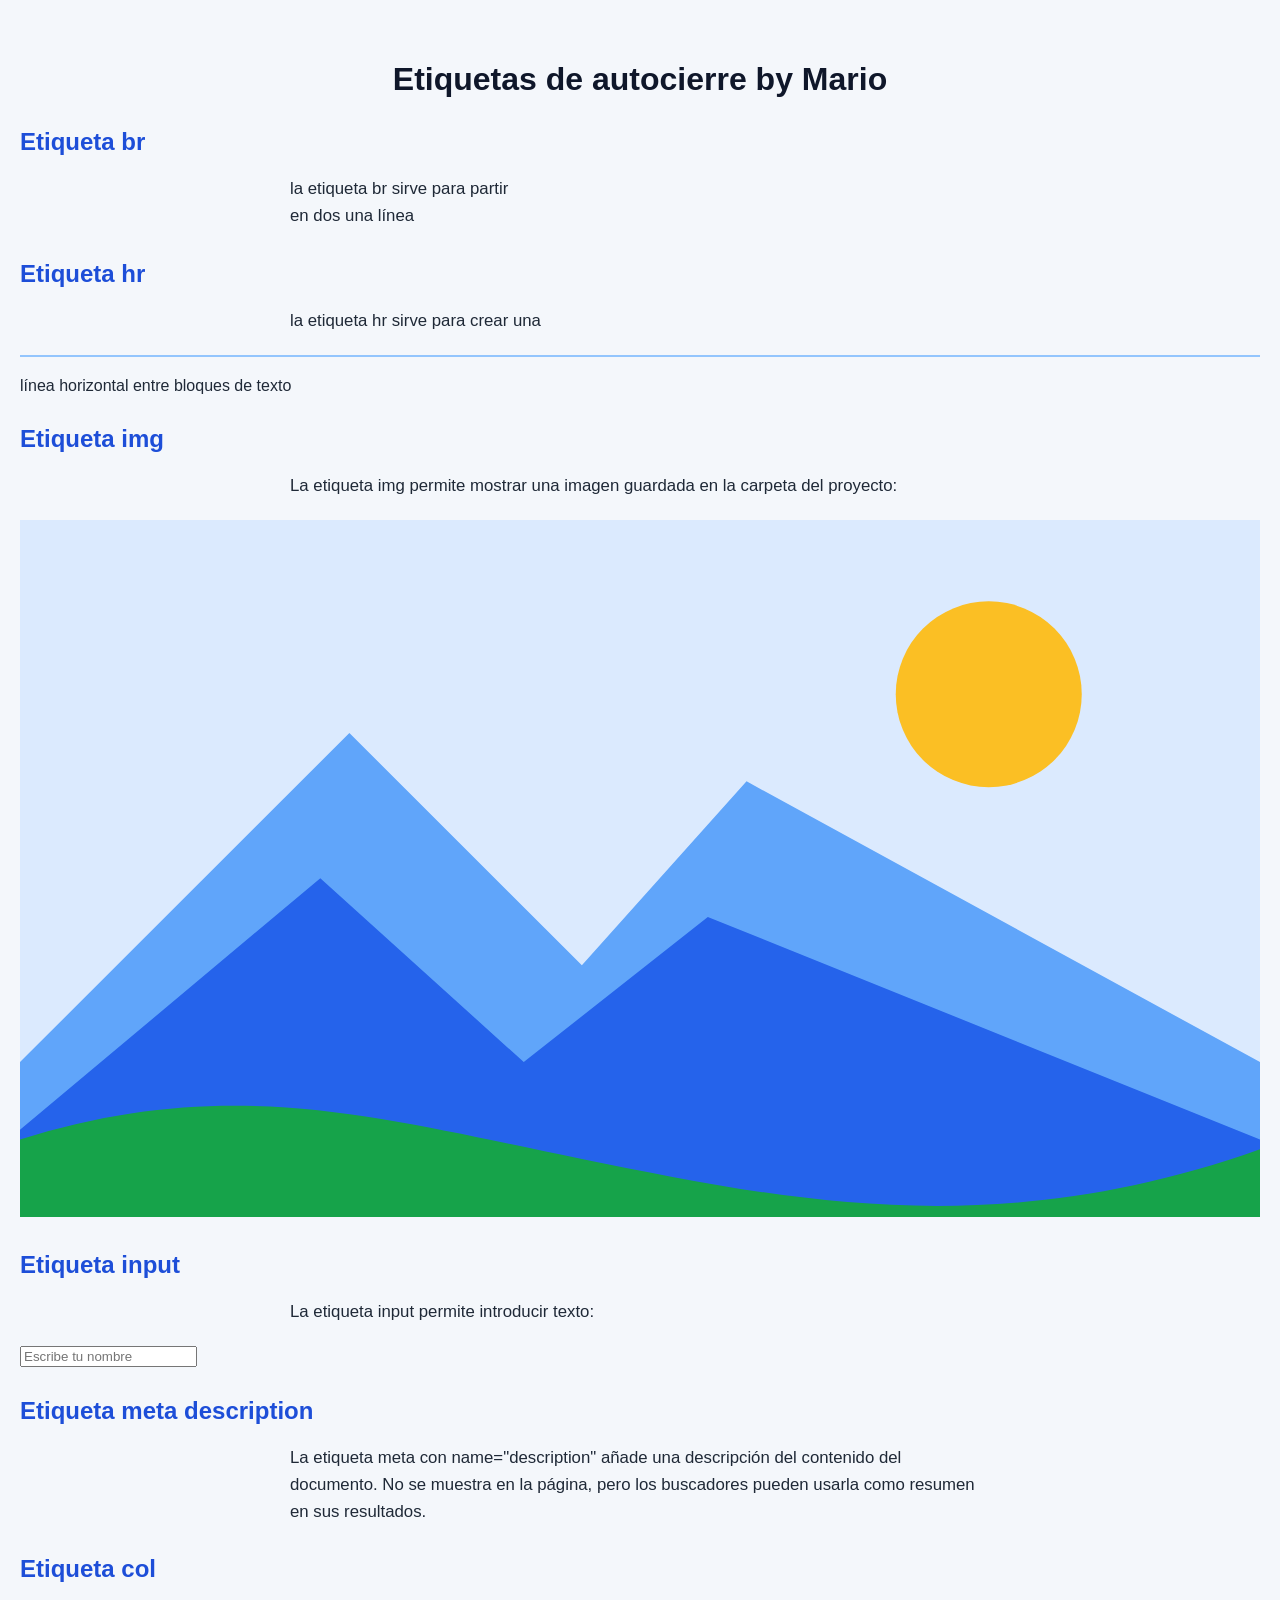
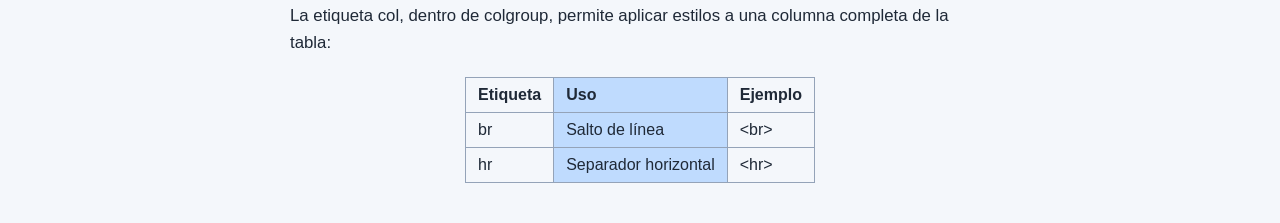
==== tarea 1.2/index.html @ 94d950d2 "etiquetas meta y col" ====
<!DOCTYPE html>
<html lang="es">
<head>
    <meta charset="UTF-8">
    <meta name="viewport" content="width=device-width, initial-scale=1.0">
    <meta name="description" content="Ejemplos de etiquetas HTML de autocierre">
    <title>Tarea 1.2 - Etiquetas de autocierre en HTML5</title>
    <link rel="stylesheet" href="styles.css">
</head>
<body>
    <h1>Etiquetas de autocierre by Mario</h1>
    <h2>Etiqueta br</h2>
    <p>la etiqueta br sirve para partir<br> en dos una línea</p>
    <h2>Etiqueta hr</h2>
    <p>la etiqueta hr sirve para crear una<hr> línea horizontal entre bloques de texto</p>
    <h2>Etiqueta img</h2>
    <p>La etiqueta img permite mostrar una imagen guardada en la carpeta del proyecto:</p>
    <img src="imagen-tarea.svg" alt="Paisaje de ejemplo con montañas, un sol y vegetación">
    <h2>Etiqueta input</h2>
    <p>La etiqueta input permite introducir texto:</p>
    <input type="text" placeholder="Escribe tu nombre">
    <h2>Etiqueta meta description</h2>
    <p>La etiqueta meta con name="description" añade una descripción del contenido del documento. No se muestra en la página, pero los buscadores pueden usarla como resumen en sus resultados.</p>
    <h2>Etiqueta col</h2>
    <p>La etiqueta col, dentro de colgroup, permite aplicar estilos a una columna completa de la tabla:</p>
    <table>
        <colgroup>
            <col>
            <col class="columna-resaltada">
            <col>
        </colgroup>
        <thead>
            <tr>
                <th>Etiqueta</th>
                <th>Uso</th>
                <th>Ejemplo</th>
            </tr>
        </thead>
        <tbody>
            <tr>
                <td>br</td>
                <td>Salto de línea</td>
                <td>&lt;br&gt;</td>
            </tr>
            <tr>
                <td>hr</td>
                <td>Separador horizontal</td>
                <td>&lt;hr&gt;</td>
            </tr>
        </tbody>
    </table>
    
</body>
</html>
---- tarea 1.2/styles.css ----
body {
    font-family: Arial, sans-serif;
    background-color: #f4f7fb;
    color: #1f2937;
    margin: 0;
    padding: 40px 20px;
}

h1 {
    color: #0f172a;
    text-align: center;
    margin-bottom: 30px;
}

h2 {
    color: #1d4ed8;
    margin-top: 30px;
}

p {
    line-height: 1.6;
    font-size: 1.05rem;
    max-width: 700px;
    margin: 0 auto 20px;
}

hr {
    border: 0;
    border-top: 2px solid #93c5fd;
    margin: 20px 0;
}

table {
    border-collapse: collapse;
    margin: 0 auto;
}

th,
td {
    border: 1px solid #94a3b8;
    padding: 8px 12px;
    text-align: left;
}

.columna-resaltada {
    background-color: #bfdbfe;
}
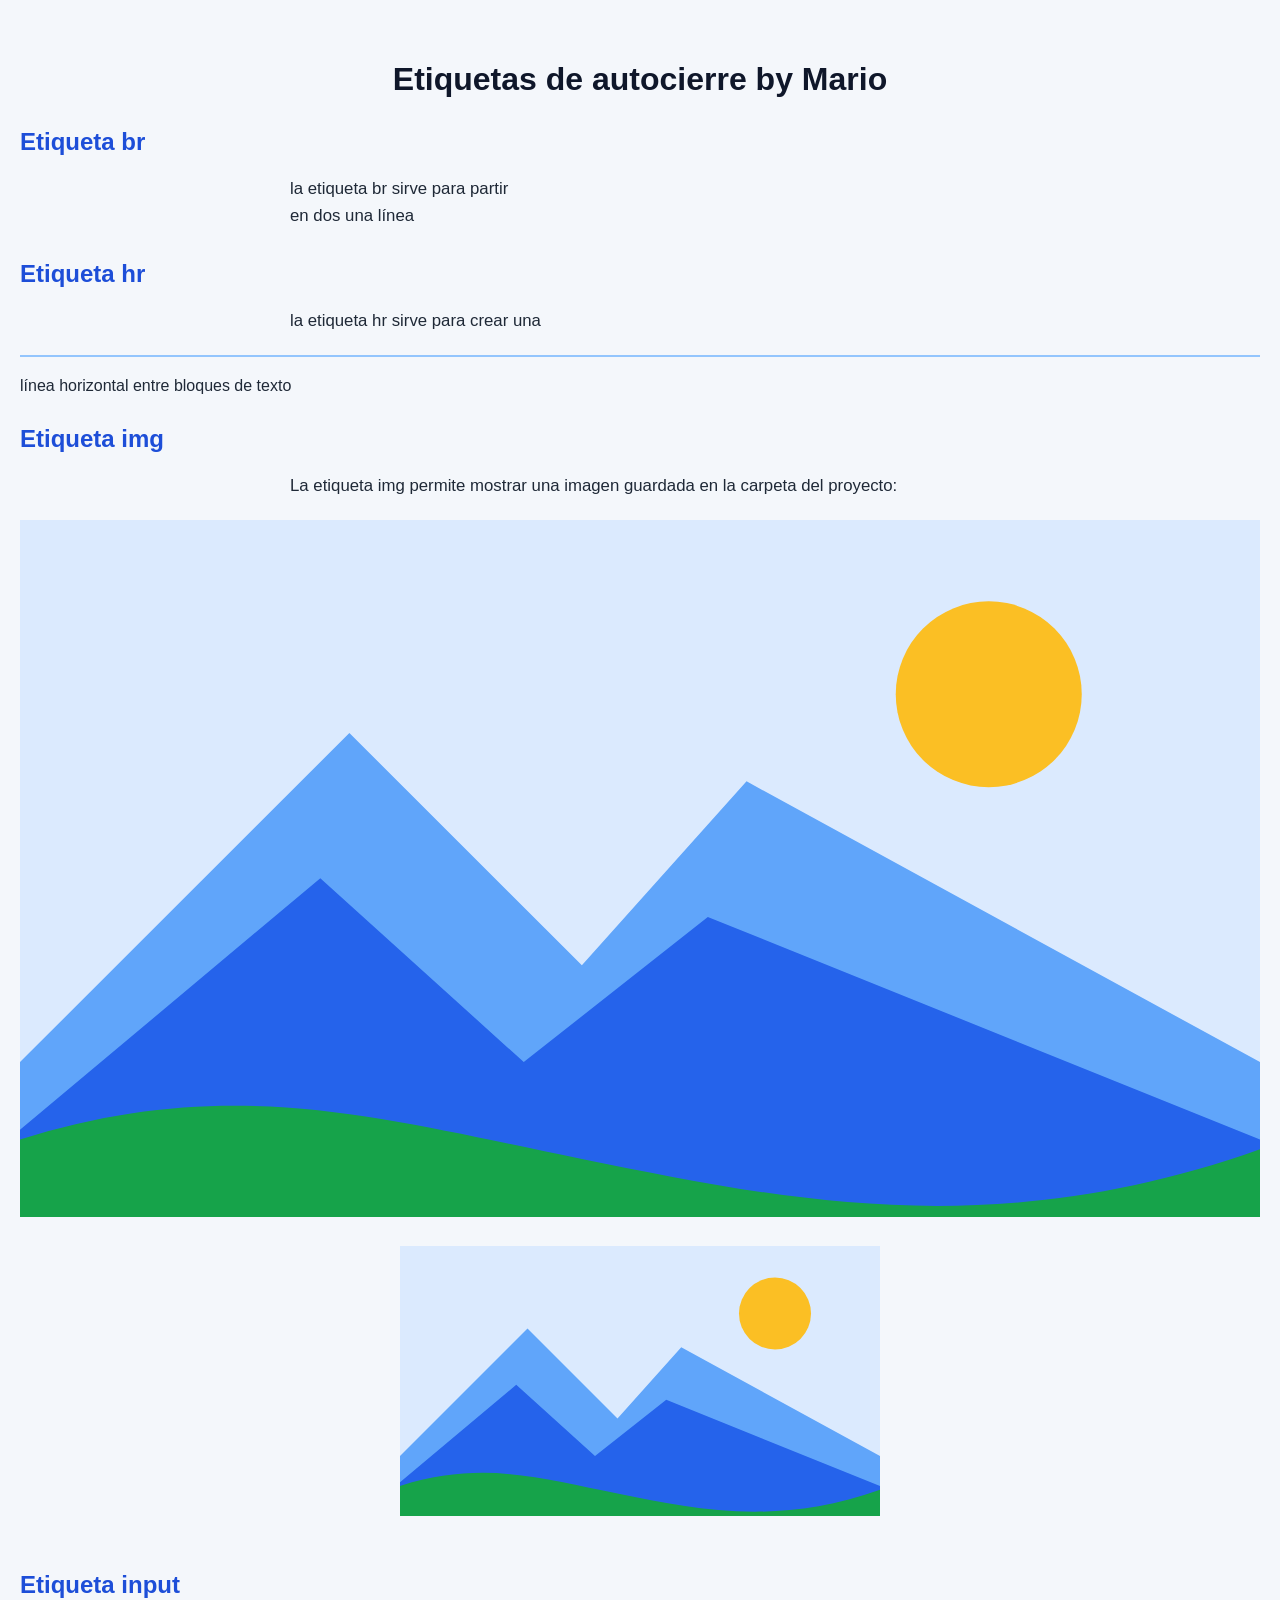
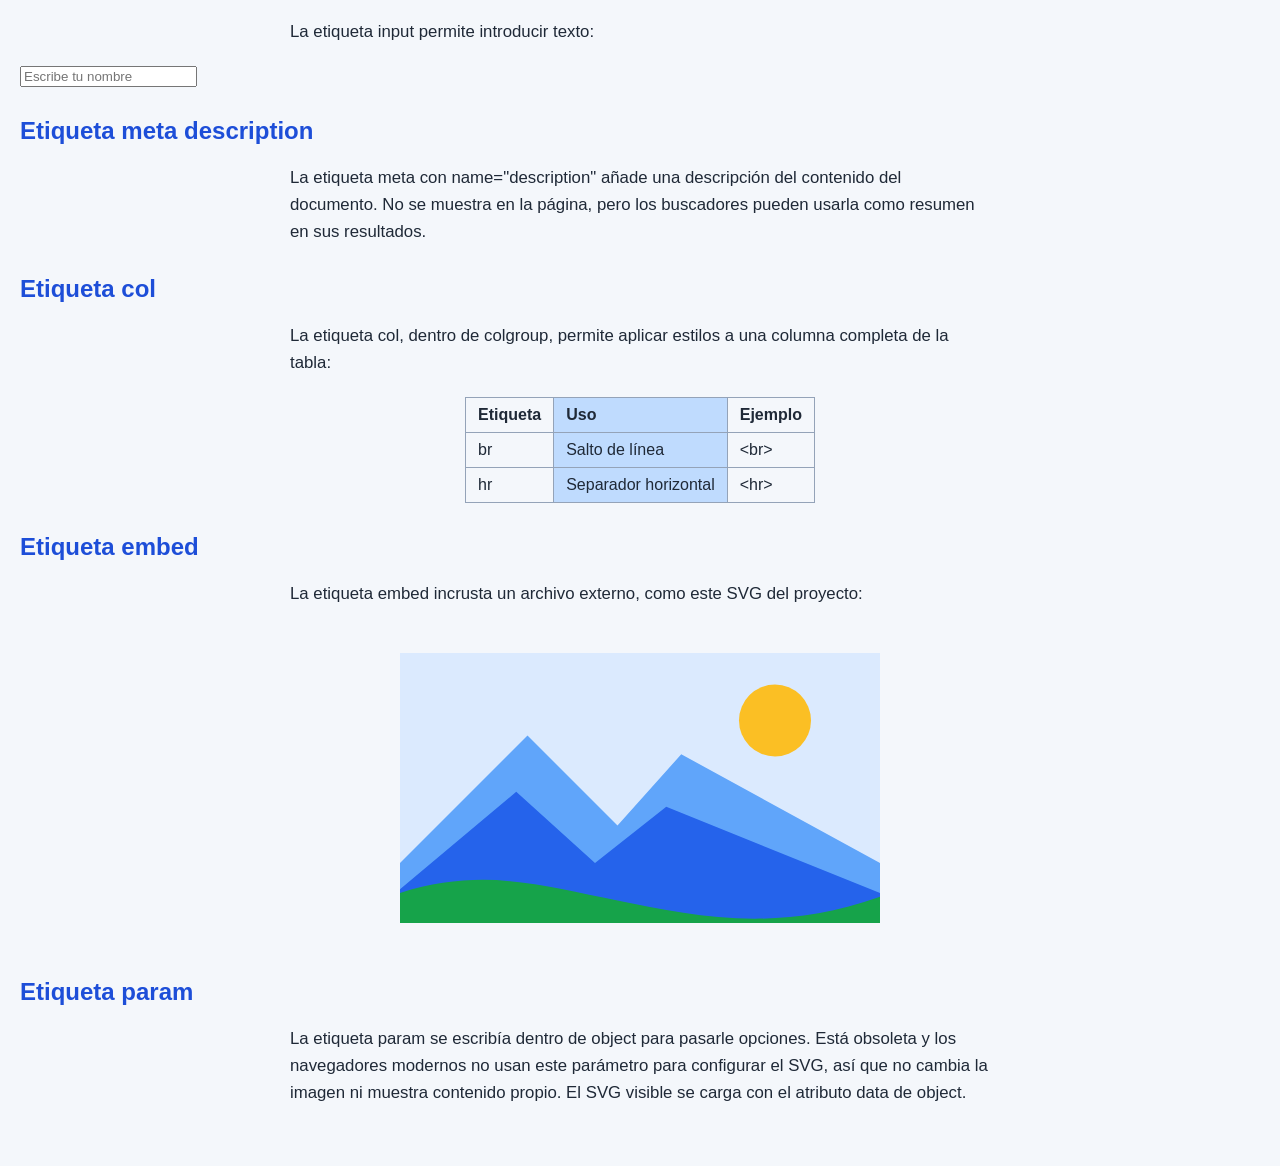
==== commit 06cd6e5a: "embed y param" ====
--- a/tarea 1.2/index.html
+++ b/tarea 1.2/index.html
@@ -16,6 +16,10 @@
     <h2>Etiqueta img</h2>
     <p>La etiqueta img permite mostrar una imagen guardada en la carpeta del proyecto:</p>
     <img src="imagen-tarea.svg" alt="Paisaje de ejemplo con montañas, un sol y vegetación">
+    <object class="svg-incrustado" data="imagen-tarea.svg" type="image/svg+xml" aria-label="Paisaje de ejemplo">
+        <param name="autoplay" value="true">
+        Este navegador no puede mostrar el SVG.
+    </object>
     <h2>Etiqueta input</h2>
     <p>La etiqueta input permite introducir texto:</p>
     <input type="text" placeholder="Escribe tu nombre">
@@ -49,6 +53,10 @@
             </tr>
         </tbody>
     </table>
-    
+    <h2>Etiqueta embed</h2>
+    <p>La etiqueta embed incrusta un archivo externo, como este SVG del proyecto:</p>
+    <embed class="svg-incrustado" src="imagen-tarea.svg" type="image/svg+xml" title="Paisaje de ejemplo">
+    <h2>Etiqueta param</h2>
+    <p>La etiqueta param se escribía dentro de object para pasarle opciones. Está obsoleta y los navegadores modernos no usan este parámetro para configurar el SVG, así que no cambia la imagen ni muestra contenido propio. El SVG visible se carga con el atributo data de object.</p>
 </body>
 </html>
--- a/tarea 1.2/styles.css
+++ b/tarea 1.2/styles.css
@@ -45,3 +45,11 @@
 .columna-resaltada {
     background-color: #bfdbfe;
 }
+
+.svg-incrustado {
+    display: block;
+    width: 100%;
+    max-width: 480px;
+    height: 320px;
+    margin: 0 auto;
+}
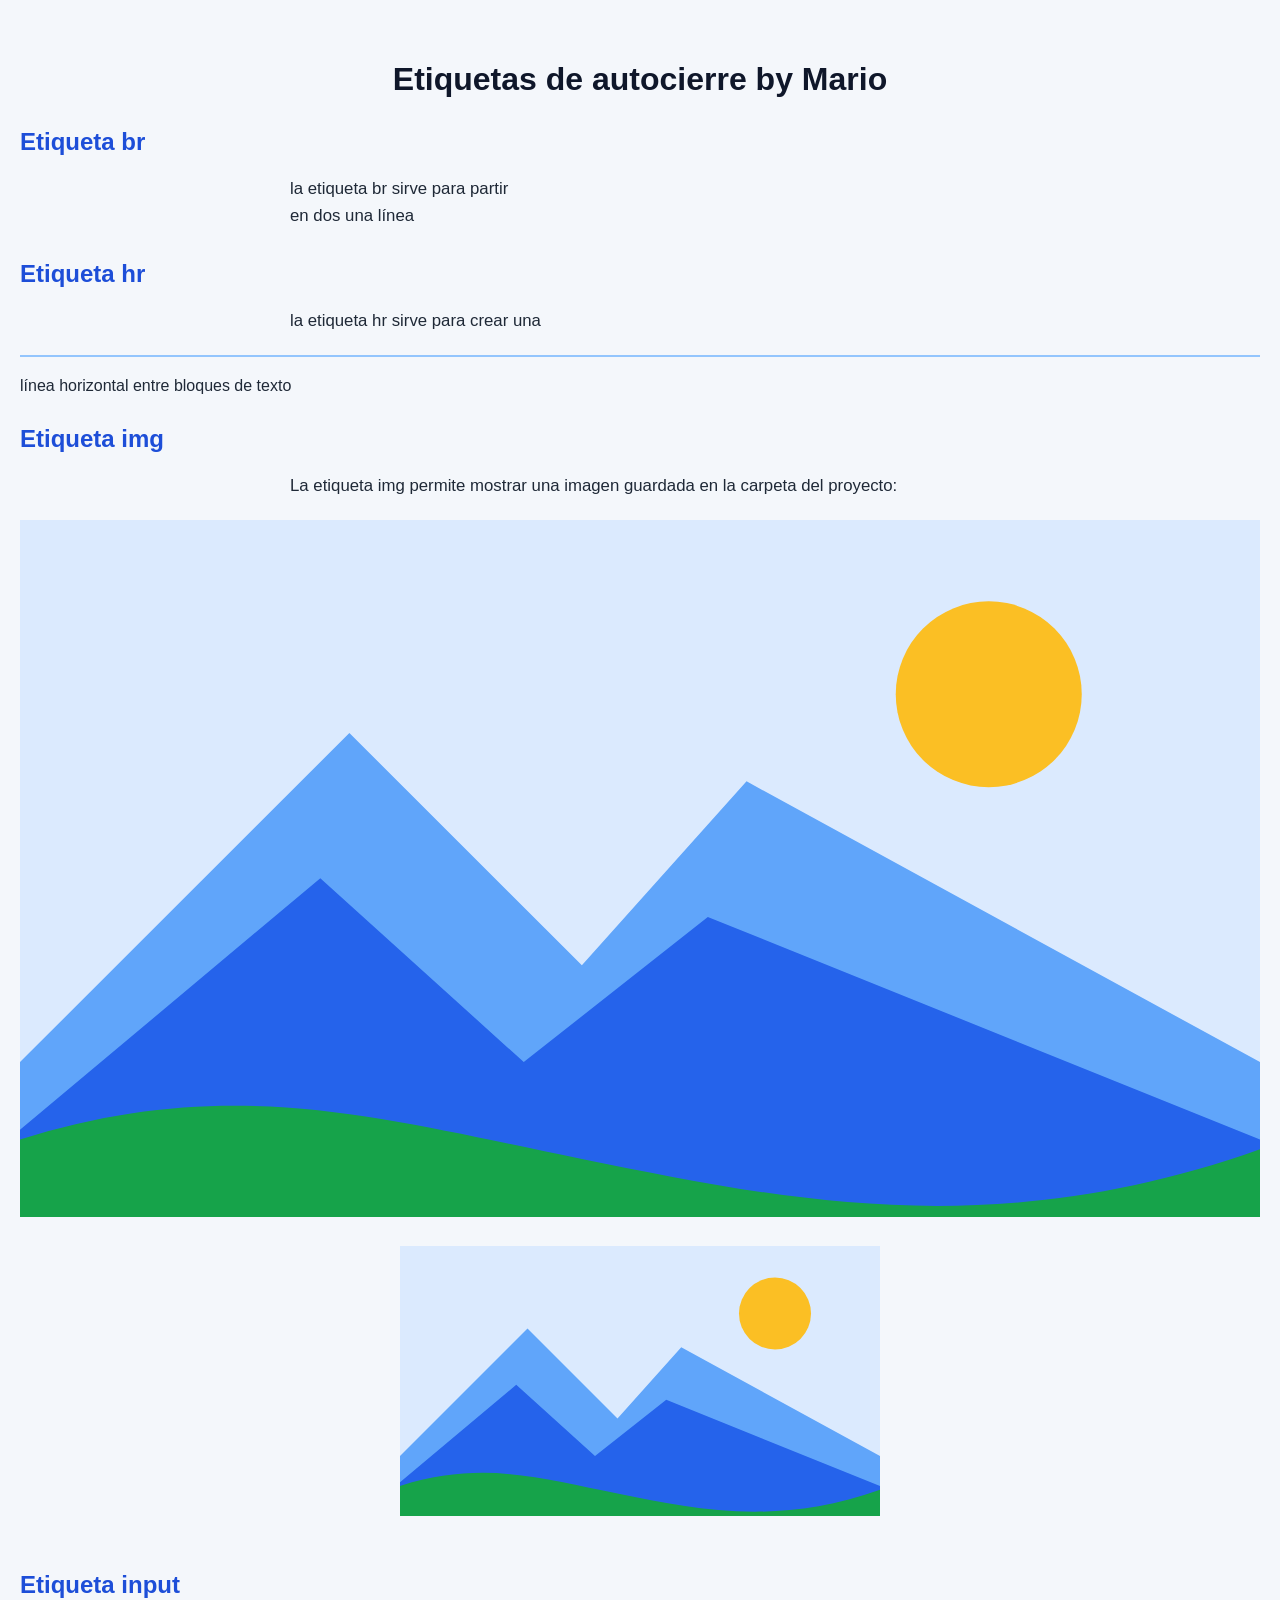
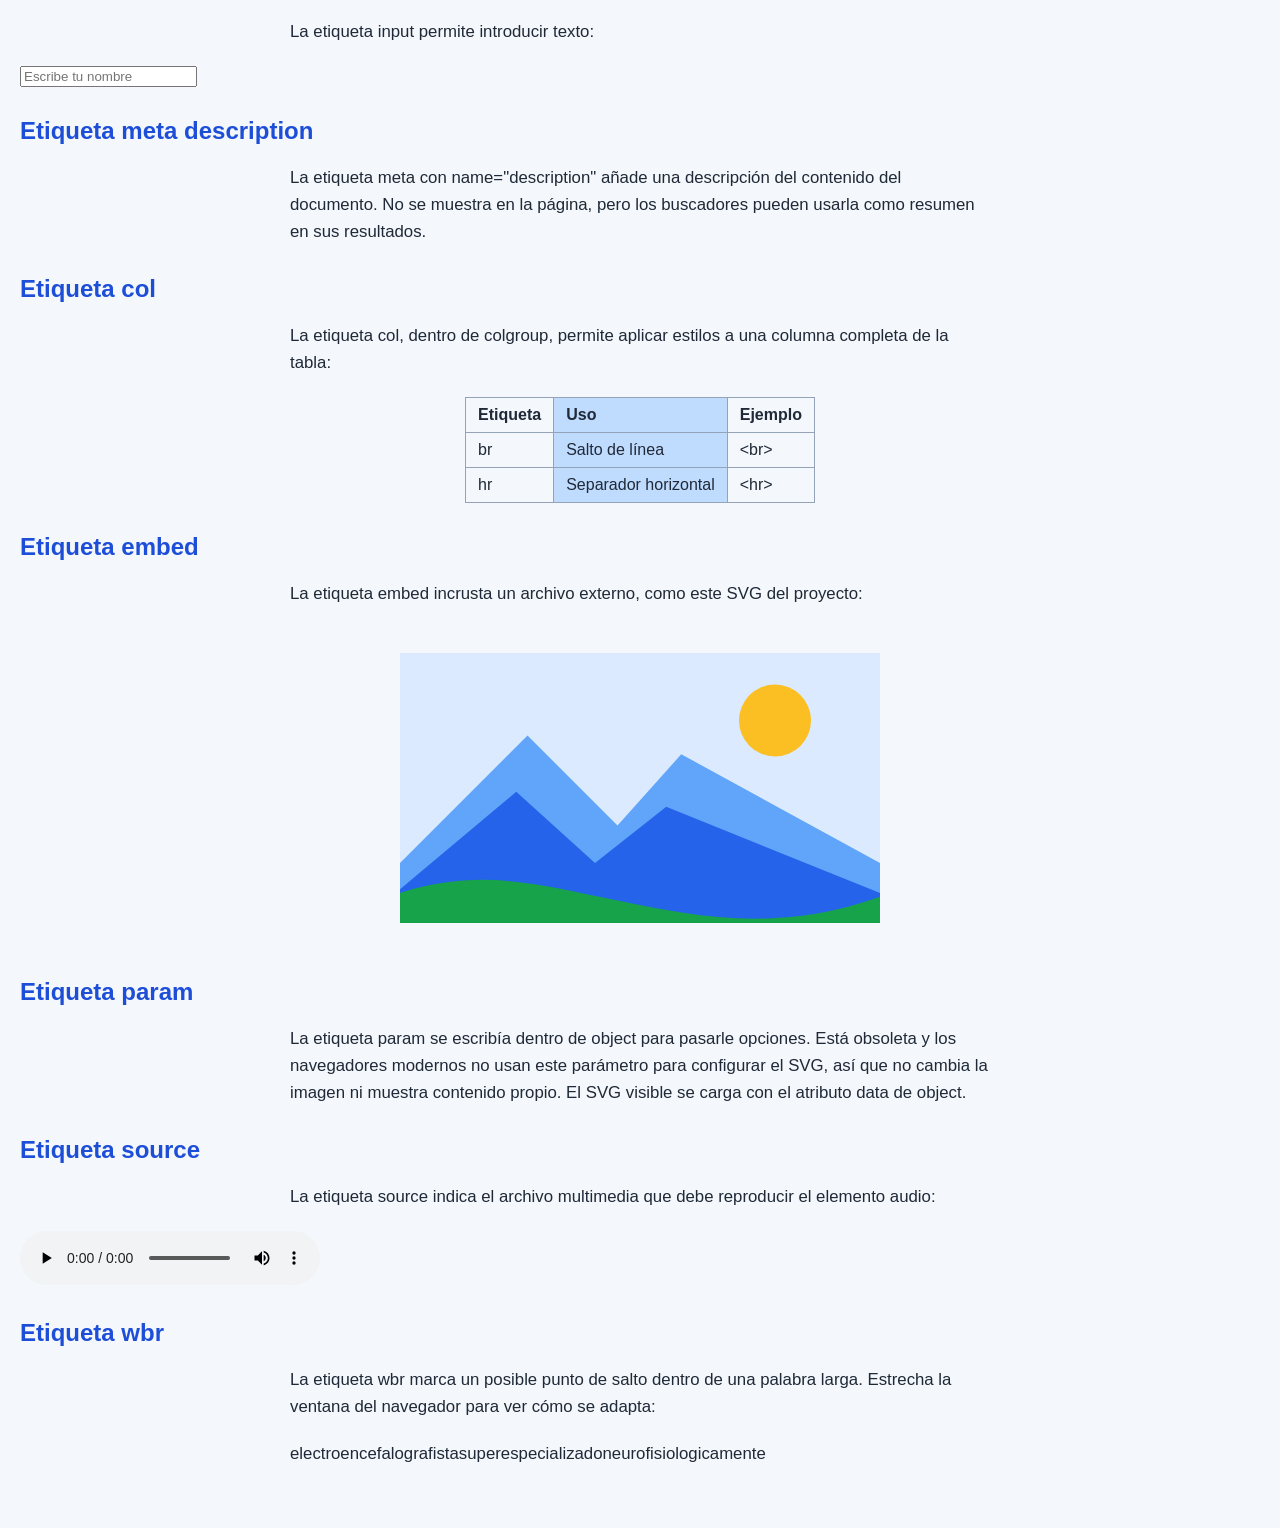
==== commit 8fbaa352: "source y wbr" ====
--- a/tarea 1.2/index.html
+++ b/tarea 1.2/index.html
@@ -58,5 +58,15 @@
     <embed class="svg-incrustado" src="imagen-tarea.svg" type="image/svg+xml" title="Paisaje de ejemplo">
     <h2>Etiqueta param</h2>
     <p>La etiqueta param se escribía dentro de object para pasarle opciones. Está obsoleta y los navegadores modernos no usan este parámetro para configurar el SVG, así que no cambia la imagen ni muestra contenido propio. El SVG visible se carga con el atributo data de object.</p>
+    <h2>Etiqueta source</h2>
+    <p>La etiqueta source indica el archivo multimedia que debe reproducir el elemento audio:</p>
+    <audio controls>
+        <source src="tono-ejemplo.wav" type="audio/wav">
+        Tu navegador no puede reproducir este audio.
+    </audio>
+    <h2>Etiqueta wbr</h2>
+    <p>La etiqueta wbr marca un posible punto de salto dentro de una palabra larga. Estrecha la ventana del navegador para ver cómo se adapta:</p>
+    <p>electroencefalografista<wbr>superespecializado<wbr>neurofisiologicamente</p>
+    
 </body>
 </html>
